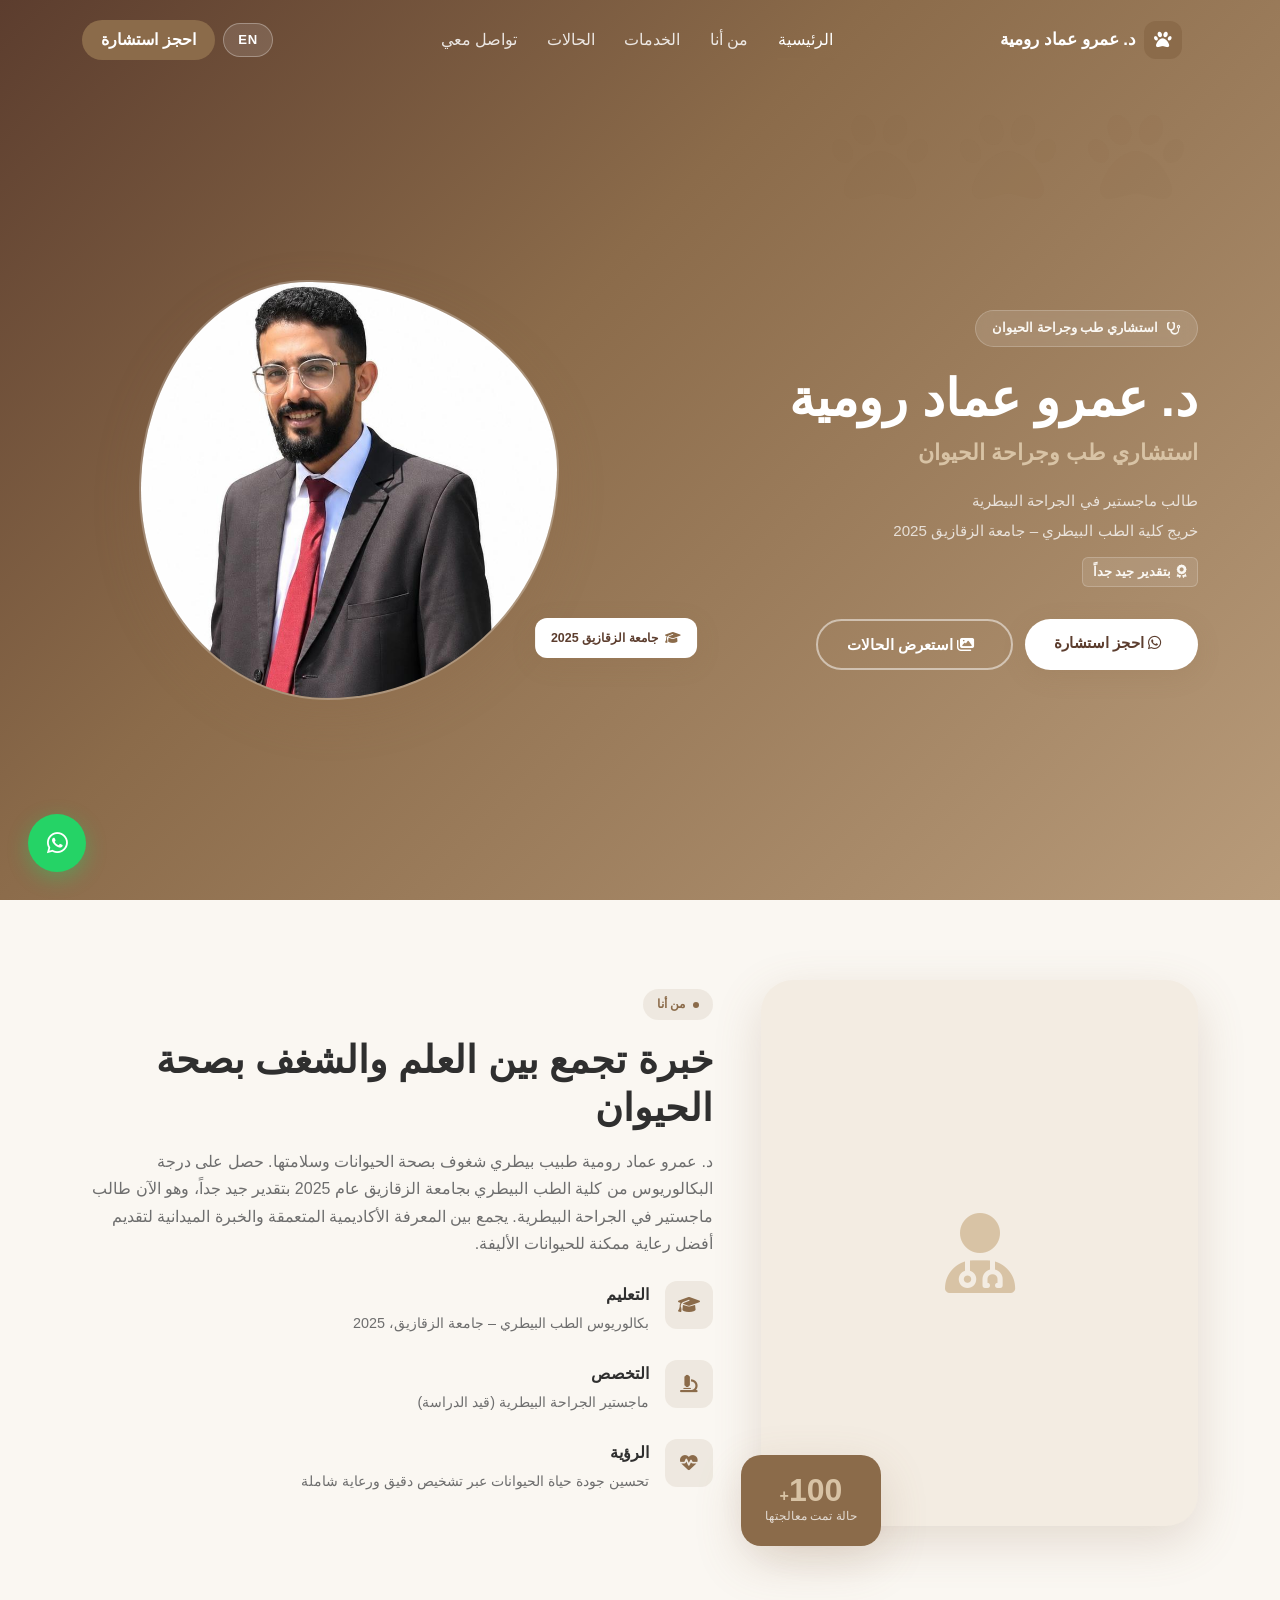
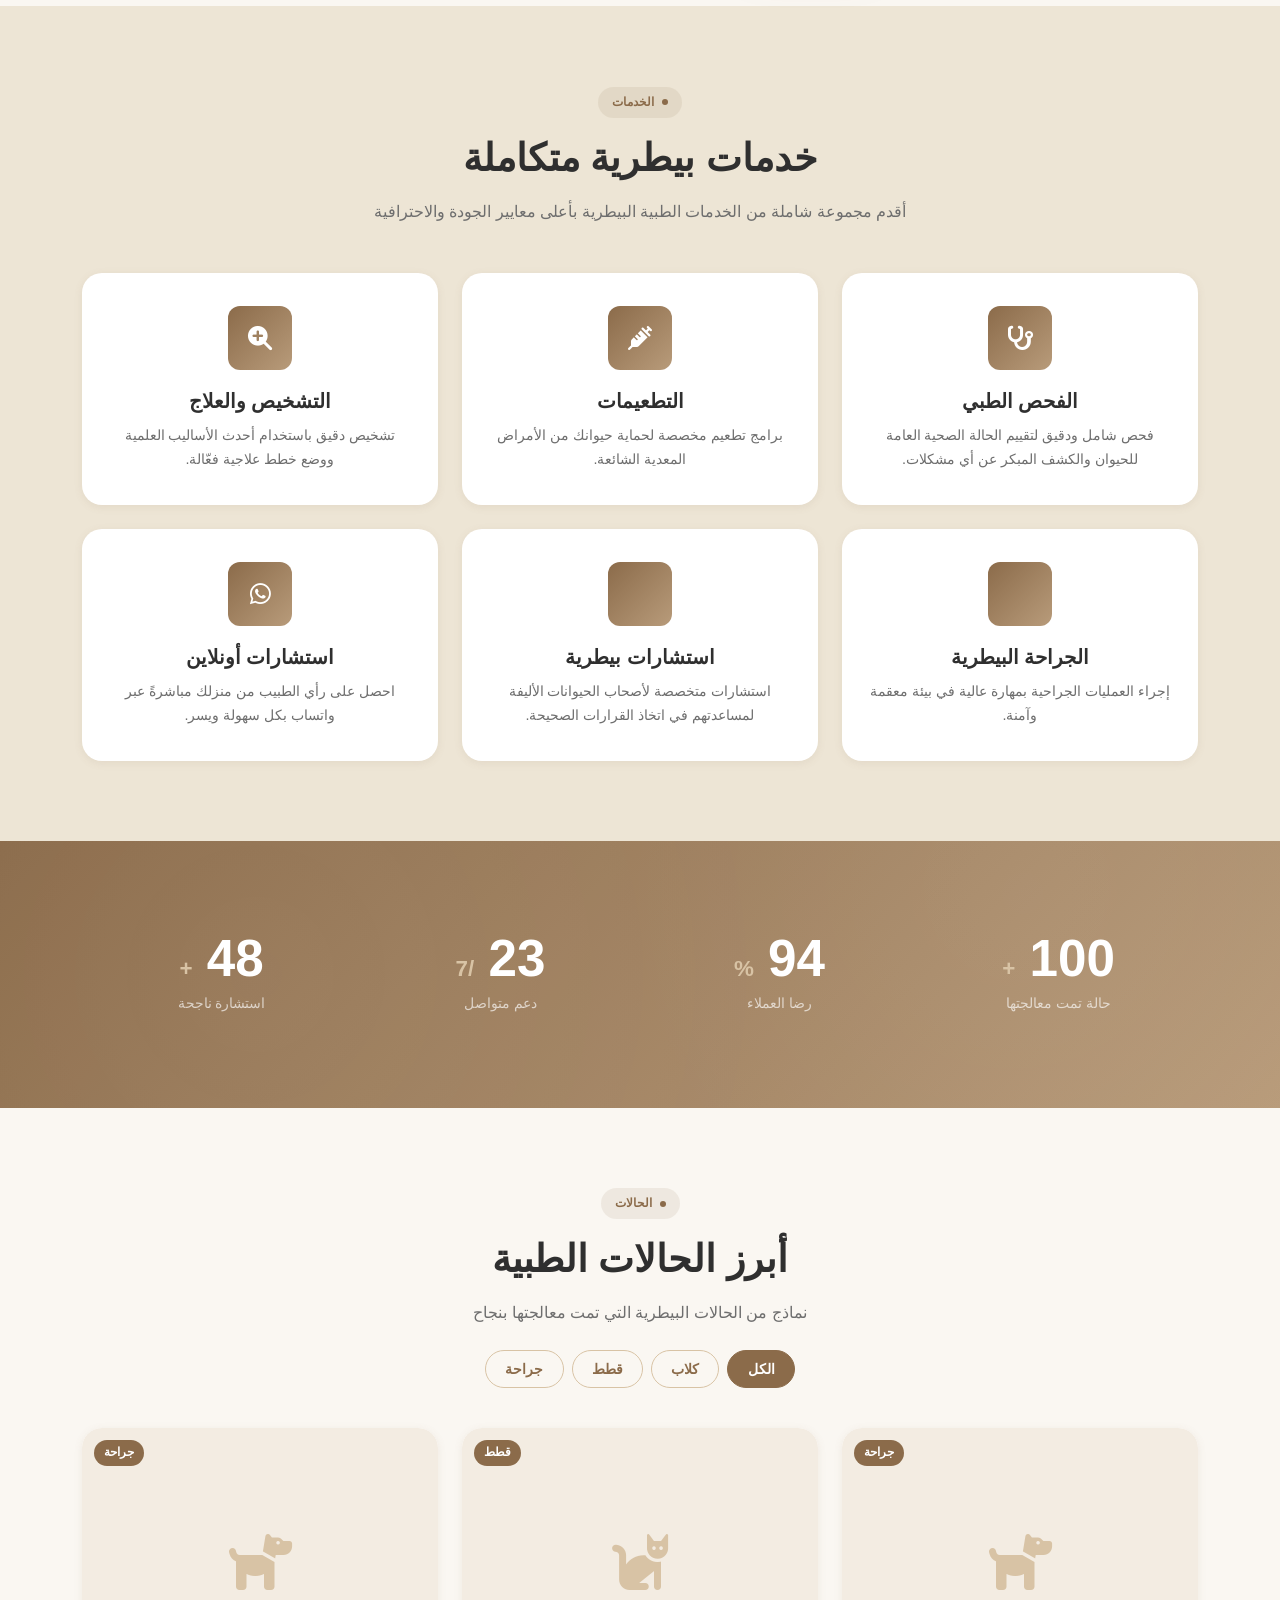
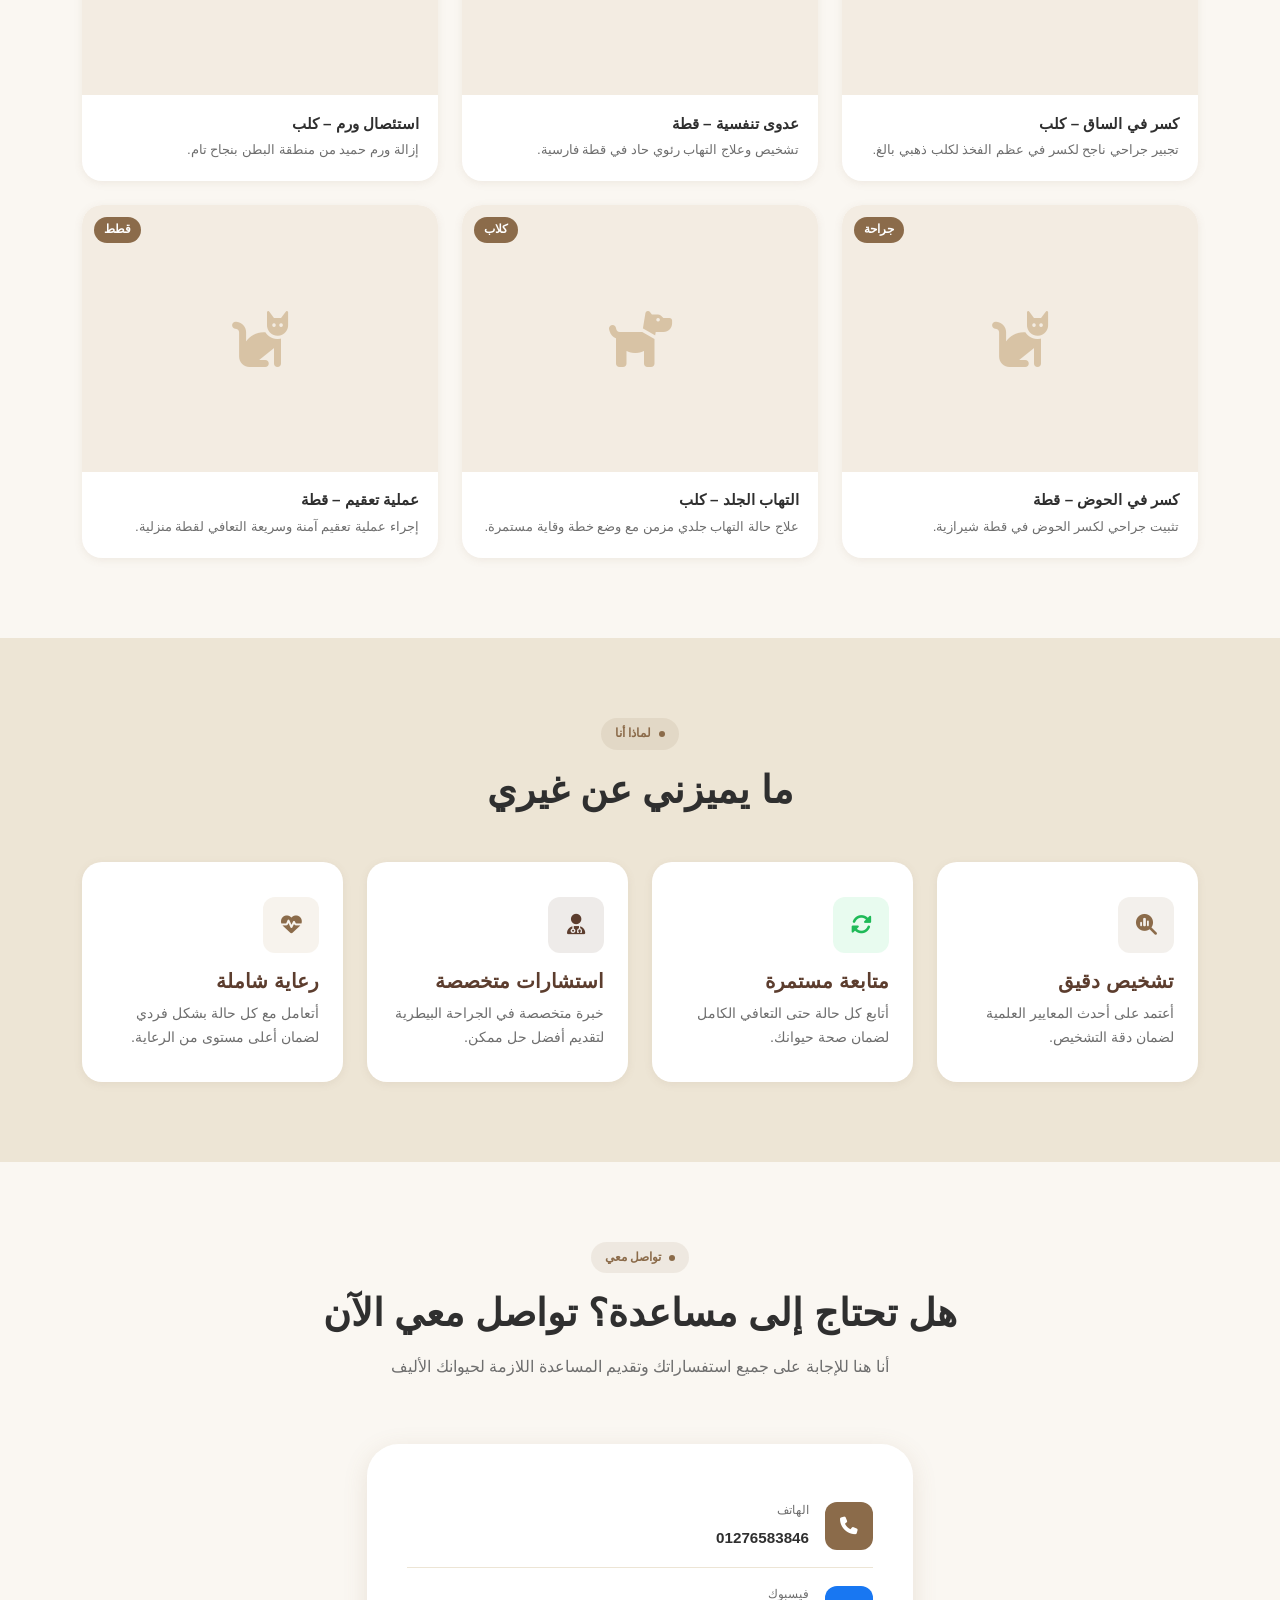
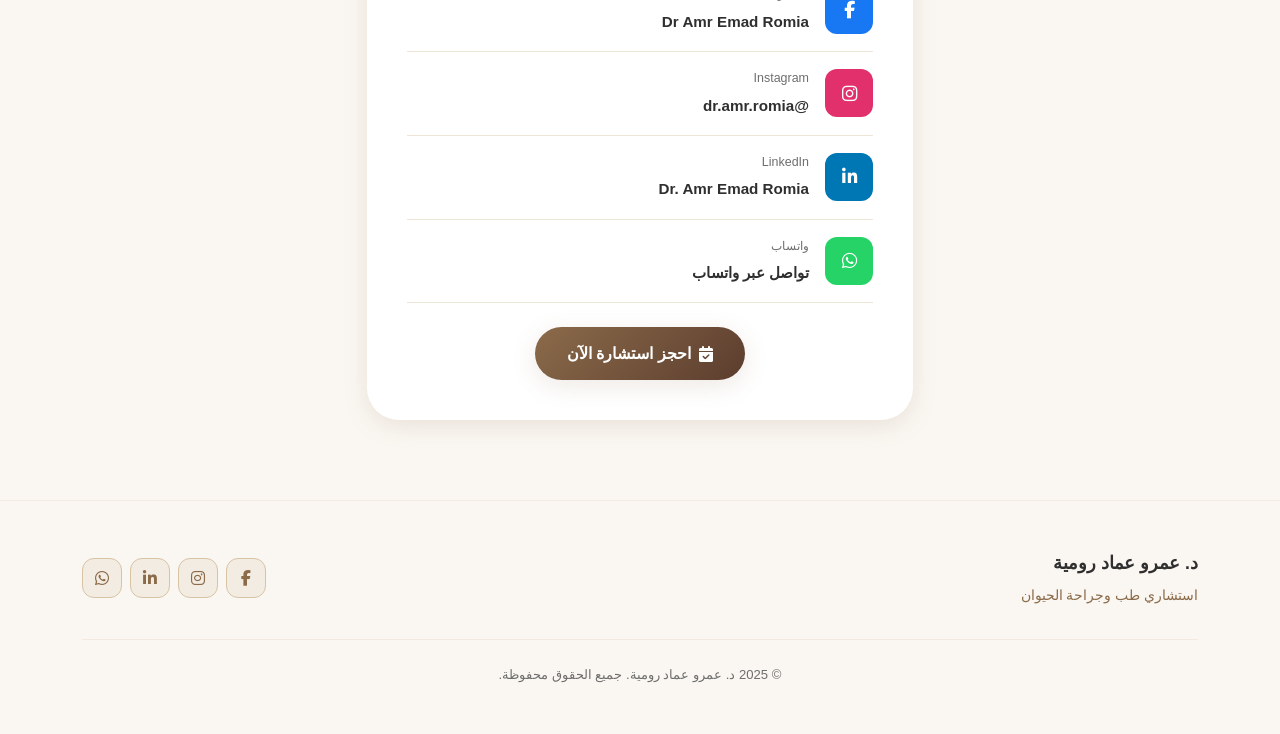
==== index.html @ ee4744fe "first commit" ====
<!DOCTYPE html>
<html lang="ar" dir="rtl">
<head>
  <meta charset="UTF-8" />
  <meta name="viewport" content="width=device-width, initial-scale=1.0" />
  <meta name="description" content="د. عمرو عماد رومية – استشاري طب وجراحة الحيوان، خريج كلية الطب البيطري جامعة الزقازيق 2025" />
  <meta name="keywords" content="طبيب بيطري, جراحة بيطرية, استشارة بيطرية, Dr Amr Romia, veterinary surgeon, Zagazig" />
  <meta property="og:title" content="د. عمرو عماد رومية – استشاري طب وجراحة الحيوان" />
  <meta property="og:type" content="website" />
  <title>د. عمرو عماد رومية | Dr. Amr Emad Romia – Veterinary Surgeon</title>

  <!-- Bootstrap 5 -->
  <link rel="stylesheet" href="https://cdn.jsdelivr.net/npm/bootstrap@5.3.3/dist/css/bootstrap.min.css" />
  <!-- Font Awesome 6 -->
  <link rel="stylesheet" href="https://cdnjs.cloudflare.com/ajax/libs/font-awesome/6.5.2/css/all.min.css" />
  <!-- AOS -->
  <link rel="stylesheet" href="https://unpkg.com/aos@2.3.4/dist/aos.css" />
  <!-- Custom -->
  <link rel="stylesheet" href="css/style.css" />
</head>
<body>

<!-- ════════════════════════════════════
     PAGE LOADER
════════════════════════════════════ -->
<div id="pageLoader" aria-hidden="true">
  <div class="loader-paw"><i class="fa-solid fa-paw"></i></div>
</div>

<!-- ════════════════════════════════════
     NAVBAR
════════════════════════════════════ -->
<nav id="mainNavbar" class="navbar navbar-expand-lg fixed-top">
  <div class="container">

    <!-- Brand -->
    <a class="navbar-brand" href="#hero">
      <div class="brand-icon"><i class="fa-solid fa-paw"></i></div>
      <span data-i18n="hero_name">د. عمرو عماد رومية</span>
    </a>

    <!-- Mobile toggler -->
    <button class="navbar-toggler" type="button" data-bs-toggle="collapse" data-bs-target="#navMenu"
            aria-controls="navMenu" aria-expanded="false" aria-label="Toggle navigation">
      <span class="navbar-toggler-icon"></span>
    </button>

    <!-- Links -->
    <div class="collapse navbar-collapse" id="navMenu">
      <ul class="navbar-nav mx-auto gap-1">
        <li class="nav-item"><a class="nav-link" href="#hero"     data-i18n="nav_home">الرئيسية</a></li>
        <li class="nav-item"><a class="nav-link" href="#about"    data-i18n="nav_about">من أنا</a></li>
        <li class="nav-item"><a class="nav-link" href="#services" data-i18n="nav_services">الخدمات</a></li>
        <li class="nav-item"><a class="nav-link" href="#cases"    data-i18n="nav_cases">الحالات</a></li>
        <li class="nav-item"><a class="nav-link" href="#contact"  data-i18n="nav_contact">تواصل معي</a></li>
      </ul>

      <div class="d-flex align-items-center gap-2 mt-3 mt-lg-0">
        <button class="lang-toggle nav-link" aria-label="Switch language" data-i18n="lang_btn">EN</button>
        <a href="consultation.html" class="btn-nav-consult nav-link" data-i18n="nav_consultation_btn">احجز استشارة</a>
      </div>
    </div>

  </div>
</nav>

<!-- ════════════════════════════════════
     HERO
════════════════════════════════════ -->
<section id="hero">
  <div class="container">
    <div class="row align-items-center g-5">

      <!-- Text -->
      <div class="col-lg-6 hero-content" data-aos="fade-up">
        <div class="hero-badge">
          <i class="fa-solid fa-stethoscope"></i>
          <span data-i18n="hero_title">استشاري طب وجراحة الحيوان</span>
        </div>

        <h1 class="hero-name" data-i18n="hero_name">د. عمرو عماد رومية</h1>
        <p class="hero-title-text" data-i18n="hero_title">استشاري طب وجراحة الحيوان</p>
        <p class="hero-sub" data-i18n="hero_sub1">طالب ماجستير في الجراحة البيطرية</p>
        <p class="hero-sub" data-i18n="hero_sub2">خريج كلية الطب البيطري – جامعة الزقازيق 2025</p>
        <div class="hero-grade mt-2">
          <i class="fa-solid fa-award"></i>
          <span data-i18n="hero_grade">بتقدير جيد جداً</span>
        </div>

        <div class="hero-btns">
          <a href="consultation.html" class="btn-hero-primary">
            <i class="fa-brands fa-whatsapp me-2"></i>
            <span data-i18n="hero_btn_book">احجز استشارة</span>
          </a>
          <a href="#cases" class="btn-hero-outline">
            <i class="fa-solid fa-images me-2"></i>
            <span data-i18n="hero_btn_cases">استعرض الحالات</span>
          </a>
        </div>
      </div>

      <!-- Image -->
      <div class="col-lg-6" data-aos="zoom-in" data-aos-delay="200">
        <div class="hero-image-wrap">
          <div class="hero-image-frame">
            <!-- <div class="hero-image-placeholder">
              <i class="fa-solid fa-user-doctor"></i>
              <span>صورة الدكتور<br>Doctor Photo</span>
            </div> -->
            <img src="imgs/WhatsApp Image 2026-06-10 at 10.37.45 PM.jpeg" alt="Dr. Amr Emad Romia" class="hero-image" />
          </div>
          <div class="hero-floating-badge">
            <i class="fa-solid fa-graduation-cap"></i>
            <span>جامعة الزقازيق 2025</span>
          </div>
        </div>
      </div>

    </div>
  </div>
</section>

<!-- ════════════════════════════════════
     ABOUT
════════════════════════════════════ -->
<section id="about" class="section-pad bg-cream">
  <div class="container">
    <div class="row align-items-center g-5">

      <!-- Image col -->
      <div class="col-lg-5" data-aos="fade-right">
        <div class="about-image-wrap">
          <div class="about-image-box">
            <i class="fa-solid fa-user-doctor"></i>
          </div>
          <div class="about-accent-card">
            <div class="num">100<span class="text-brown-pale" style="font-size:1rem">+</span></div>
            <div class="label" data-i18n="stat1_label">حالة تمت معالجتها</div>
          </div>
        </div>
      </div>

      <!-- Text col -->
      <div class="col-lg-7" data-aos="fade-left">
        <span class="section-eyebrow" data-i18n="section_about_eyebrow">من أنا</span>
        <h2 class="section-title" data-i18n="about_title">خبرة تجمع بين العلم والشغف بصحة الحيوان</h2>
        <p class="mb-4 text-muted-custom" data-i18n="about_body"></p>

        <div class="about-feature">
          <div class="about-feature-icon"><i class="fa-solid fa-graduation-cap"></i></div>
          <div>
            <div class="about-feature-title" data-i18n="about_item1_title">التعليم</div>
            <div class="about-feature-body" data-i18n="about_item1_body">بكالوريوس الطب البيطري – جامعة الزقازيق، 2025</div>
          </div>
        </div>

        <div class="about-feature">
          <div class="about-feature-icon"><i class="fa-solid fa-microscope"></i></div>
          <div>
            <div class="about-feature-title" data-i18n="about_item2_title">التخصص</div>
            <div class="about-feature-body" data-i18n="about_item2_body">ماجستير الجراحة البيطرية (قيد الدراسة)</div>
          </div>
        </div>

        <div class="about-feature">
          <div class="about-feature-icon"><i class="fa-solid fa-heart-pulse"></i></div>
          <div>
            <div class="about-feature-title" data-i18n="about_item3_title">الرؤية</div>
            <div class="about-feature-body" data-i18n="about_item3_body">تحسين جودة حياة الحيوانات عبر تشخيص دقيق ورعاية شاملة</div>
          </div>
        </div>
      </div>

    </div>
  </div>
</section>

<!-- ════════════════════════════════════
     SERVICES
════════════════════════════════════ -->
<section id="services" class="section-pad bg-cream-dark">
  <div class="container">
    <div class="text-center mb-5" data-aos="fade-up">
      <span class="section-eyebrow" data-i18n="section_services_eyebrow">الخدمات</span>
      <h2 class="section-title" data-i18n="services_title">خدمات بيطرية متكاملة</h2>
      <p class="section-subtitle mx-auto" data-i18n="services_subtitle"></p>
    </div>

    <div class="row g-4">

      <div class="col-md-6 col-lg-4" data-aos="fade-up" data-aos-delay="0">
        <div class="service-card">
          <div class="service-icon"><i class="fa-solid fa-stethoscope"></i></div>
          <h5 data-i18n="srv1_title">الفحص الطبي</h5>
          <p data-i18n="srv1_desc"></p>
        </div>
      </div>

      <div class="col-md-6 col-lg-4" data-aos="fade-up" data-aos-delay="80">
        <div class="service-card">
          <div class="service-icon"><i class="fa-solid fa-syringe"></i></div>
          <h5 data-i18n="srv2_title">التطعيمات</h5>
          <p data-i18n="srv2_desc"></p>
        </div>
      </div>

      <div class="col-md-6 col-lg-4" data-aos="fade-up" data-aos-delay="160">
        <div class="service-card">
          <div class="service-icon"><i class="fa-solid fa-magnifying-glass-plus"></i></div>
          <h5 data-i18n="srv3_title">التشخيص والعلاج</h5>
          <p data-i18n="srv3_desc"></p>
        </div>
      </div>

      <div class="col-md-6 col-lg-4" data-aos="fade-up" data-aos-delay="0">
        <div class="service-card">
          <div class="service-icon"><i class="fa-solid fa-scalpel"></i></div>
          <h5 data-i18n="srv4_title">الجراحة البيطرية</h5>
          <p data-i18n="srv4_desc"></p>
        </div>
      </div>

      <div class="col-md-6 col-lg-4" data-aos="fade-up" data-aos-delay="80">
        <div class="service-card">
          <div class="service-icon"><i class="fa-solid fa-comments-medical"></i></div>
          <h5 data-i18n="srv5_title">استشارات بيطرية</h5>
          <p data-i18n="srv5_desc"></p>
        </div>
      </div>

      <div class="col-md-6 col-lg-4" data-aos="fade-up" data-aos-delay="160">
        <div class="service-card">
          <div class="service-icon"><i class="fa-brands fa-whatsapp"></i></div>
          <h5 data-i18n="srv6_title">استشارات أونلاين</h5>
          <p data-i18n="srv6_desc"></p>
        </div>
      </div>

    </div>
  </div>
</section>

<!-- ════════════════════════════════════
     STATISTICS
════════════════════════════════════ -->
<section class="stats-section section-pad-sm">
  <div class="container">
    <div class="row justify-content-center g-0">

      <div class="col-6 col-md-3" data-aos="zoom-in" data-aos-delay="0">
        <div class="stat-card">
          <div class="stat-number">
            <span class="counter-number" data-target="100">0</span>
            <span class="stat-suffix">+</span>
          </div>
          <div class="stat-label" data-i18n="stat1_label">حالة تمت معالجتها</div>
        </div>
      </div>

      <div class="col-6 col-md-3" data-aos="zoom-in" data-aos-delay="100">
        <div class="stat-card">
          <div class="stat-number">
            <span class="counter-number" data-target="95">0</span>
            <span class="stat-suffix" data-i18n="stat2_suffix">%</span>
          </div>
          <div class="stat-label" data-i18n="stat2_label">رضا العملاء</div>
        </div>
      </div>

      <div class="col-6 col-md-3" data-aos="zoom-in" data-aos-delay="200">
        <div class="stat-card">
          <div class="stat-number">
            <span class="counter-number" data-target="24">0</span>
            <span class="stat-suffix" data-i18n="stat3_suffix">/7</span>
          </div>
          <div class="stat-label" data-i18n="stat3_label">دعم متواصل</div>
        </div>
      </div>

      <div class="col-6 col-md-3" data-aos="zoom-in" data-aos-delay="300">
        <div class="stat-card">
          <div class="stat-number">
            <span class="counter-number" data-target="50">0</span>
            <span class="stat-suffix">+</span>
          </div>
          <div class="stat-label" data-i18n="stat4_label">استشارة ناجحة</div>
        </div>
      </div>

    </div>
  </div>
</section>

<!-- ════════════════════════════════════
     CASES
════════════════════════════════════ -->
<section id="cases" class="section-pad bg-cream">
  <div class="container">
    <div class="text-center mb-4" data-aos="fade-up">
      <span class="section-eyebrow" data-i18n="section_cases_eyebrow">الحالات</span>
      <h2 class="section-title" data-i18n="cases_title">أبرز الحالات الطبية</h2>
      <p class="section-subtitle mx-auto" data-i18n="cases_subtitle"></p>
    </div>

    <!-- Filter buttons -->
    <div class="filter-bar" data-aos="fade-up">
      <button class="filter-btn active" data-filter="all"    data-i18n="filter_all">الكل</button>
      <button class="filter-btn"        data-filter="dogs"   data-i18n="filter_dogs">كلاب</button>
      <button class="filter-btn"        data-filter="cats"   data-i18n="filter_cats">قطط</button>
      <button class="filter-btn"        data-filter="surgery" data-i18n="filter_surgery">جراحة</button>
    </div>

    <div class="row g-4">

      <!-- Case 1 -->
      <div class="col-md-6 col-lg-4" data-aos="fade-up" data-aos-delay="0">
        <div class="case-card" data-category="surgery">
          <div class="case-image">
            <i class="fa-solid fa-dog"></i>
            <span class="case-category-badge" data-i18n="filter_surgery">جراحة</span>
          </div>
          <div class="case-body">
            <h5 data-i18n="case1_title">كسر في الساق – كلب</h5>
            <p data-i18n="case1_desc"></p>
          </div>
        </div>
      </div>

      <!-- Case 2 -->
      <div class="col-md-6 col-lg-4" data-aos="fade-up" data-aos-delay="80">
        <div class="case-card" data-category="cats">
          <div class="case-image">
            <i class="fa-solid fa-cat"></i>
            <span class="case-category-badge" data-i18n="filter_cats">قطط</span>
          </div>
          <div class="case-body">
            <h5 data-i18n="case2_title">عدوى تنفسية – قطة</h5>
            <p data-i18n="case2_desc"></p>
          </div>
        </div>
      </div>

      <!-- Case 3 -->
      <div class="col-md-6 col-lg-4" data-aos="fade-up" data-aos-delay="160">
        <div class="case-card" data-category="surgery">
          <div class="case-image">
            <i class="fa-solid fa-dog"></i>
            <span class="case-category-badge" data-i18n="filter_surgery">جراحة</span>
          </div>
          <div class="case-body">
            <h5 data-i18n="case3_title">استئصال ورم – كلب</h5>
            <p data-i18n="case3_desc"></p>
          </div>
        </div>
      </div>

      <!-- Case 4 -->
      <div class="col-md-6 col-lg-4" data-aos="fade-up" data-aos-delay="0">
        <div class="case-card" data-category="surgery">
          <div class="case-image">
            <i class="fa-solid fa-cat"></i>
            <span class="case-category-badge" data-i18n="filter_surgery">جراحة</span>
          </div>
          <div class="case-body">
            <h5 data-i18n="case4_title">كسر في الحوض – قطة</h5>
            <p data-i18n="case4_desc"></p>
          </div>
        </div>
      </div>

      <!-- Case 5 -->
      <div class="col-md-6 col-lg-4" data-aos="fade-up" data-aos-delay="80">
        <div class="case-card" data-category="dogs">
          <div class="case-image">
            <i class="fa-solid fa-dog"></i>
            <span class="case-category-badge" data-i18n="filter_dogs">كلاب</span>
          </div>
          <div class="case-body">
            <h5 data-i18n="case5_title">التهاب الجلد – كلب</h5>
            <p data-i18n="case5_desc"></p>
          </div>
        </div>
      </div>

      <!-- Case 6 -->
      <div class="col-md-6 col-lg-4" data-aos="fade-up" data-aos-delay="160">
        <div class="case-card" data-category="cats">
          <div class="case-image">
            <i class="fa-solid fa-cat"></i>
            <span class="case-category-badge" data-i18n="filter_cats">قطط</span>
          </div>
          <div class="case-body">
            <h5 data-i18n="case6_title">عملية تعقيم – قطة</h5>
            <p data-i18n="case6_desc"></p>
          </div>
        </div>
      </div>

    </div>
  </div>
</section>

<!-- ════════════════════════════════════
     WHY CHOOSE ME
════════════════════════════════════ -->
<section id="why" class="section-pad bg-cream-dark">
  <div class="container">
    <div class="text-center mb-5" data-aos="fade-up">
      <span class="section-eyebrow" data-i18n="section_why_eyebrow">لماذا أنا</span>
      <h2 class="section-title" data-i18n="why_title">ما يميزني عن غيري</h2>
    </div>

    <div class="row g-4">

      <div class="col-md-6 col-lg-3" data-aos="fade-up" data-aos-delay="0">
        <div class="why-card">
          <div class="why-icon" style="background:rgba(139,107,74,.1);color:var(--brown-primary)">
            <i class="fa-solid fa-magnifying-glass-chart"></i>
          </div>
          <h5 data-i18n="why1_title">تشخيص دقيق</h5>
          <p data-i18n="why1_desc"></p>
        </div>
      </div>

      <div class="col-md-6 col-lg-3" data-aos="fade-up" data-aos-delay="80">
        <div class="why-card">
          <div class="why-icon" style="background:rgba(37,211,102,.1);color:#1fba58">
            <i class="fa-solid fa-rotate"></i>
          </div>
          <h5 data-i18n="why2_title">متابعة مستمرة</h5>
          <p data-i18n="why2_desc"></p>
        </div>
      </div>

      <div class="col-md-6 col-lg-3" data-aos="fade-up" data-aos-delay="160">
        <div class="why-card">
          <div class="why-icon" style="background:rgba(92,61,46,.1);color:var(--brown-dark)">
            <i class="fa-solid fa-user-doctor"></i>
          </div>
          <h5 data-i18n="why3_title">استشارات متخصصة</h5>
          <p data-i18n="why3_desc"></p>
        </div>
      </div>

      <div class="col-md-6 col-lg-3" data-aos="fade-up" data-aos-delay="240">
        <div class="why-card">
          <div class="why-icon" style="background:rgba(216,195,165,.2);color:var(--brown-primary)">
            <i class="fa-solid fa-heart-pulse"></i>
          </div>
          <h5 data-i18n="why4_title">رعاية شاملة</h5>
          <p data-i18n="why4_desc"></p>
        </div>
      </div>

    </div>
  </div>
</section>

<!-- ════════════════════════════════════
     CONTACT
════════════════════════════════════ -->
<section id="contact" class="section-pad bg-cream">
  <div class="container">
    <div class="row justify-content-center">
      <div class="col-lg-8 text-center mb-5" data-aos="fade-up">
        <span class="section-eyebrow" data-i18n="section_contact_eyebrow">تواصل معي</span>
        <h2 class="section-title" data-i18n="contact_title">هل تحتاج إلى مساعدة؟ تواصل معي الآن</h2>
        <p class="section-subtitle mx-auto" data-i18n="contact_subtitle"></p>
      </div>
    </div>

    <div class="row justify-content-center">
      <div class="col-lg-6" data-aos="fade-up" data-aos-delay="100">
        <div class="contact-card">

          <div class="contact-item">
            <div class="contact-item-icon" style="background:var(--primary)">
              <i class="fa-solid fa-phone"></i>
            </div>
            <div>
              <div class="contact-item-label" data-i18n="contact_phone_label">الهاتف</div>
              <a href="tel:01276583846" class="contact-item-value" data-i18n="contact_phone">01276583846</a>
            </div>
          </div>

          <div class="contact-item">
            <div class="contact-item-icon" style="background:#1877f2">
              <i class="fa-brands fa-facebook-f"></i>
            </div>
            <div>
              <div class="contact-item-label" data-i18n="contact_facebook_label">فيسبوك</div>
              <a href="https://www.facebook.com/dr.amr.emad.romia" target="_blank" rel="noopener" class="contact-item-value" data-i18n="contact_facebook">Dr Amr Emad Romia</a>
            </div>
          </div>

          <div class="contact-item">
            <div class="contact-item-icon" style="background:#e1306c">
              <i class="fa-brands fa-instagram"></i>
            </div>
            <div>
              <div class="contact-item-label">Instagram</div>
              <a href="https://www.instagram.com" target="_blank" rel="noopener" class="contact-item-value">@dr.amr.romia</a>
            </div>
          </div>

          <div class="contact-item">
            <div class="contact-item-icon" style="background:#0077b5">
              <i class="fa-brands fa-linkedin-in"></i>
            </div>
            <div>
              <div class="contact-item-label">LinkedIn</div>
              <a href="https://www.linkedin.com" target="_blank" rel="noopener" class="contact-item-value">Dr. Amr Emad Romia</a>
            </div>
          </div>

          <div class="contact-item">
            <div class="contact-item-icon" style="background:#25d366">
              <i class="fa-brands fa-whatsapp"></i>
            </div>
            <div>
              <div class="contact-item-label" data-i18n="contact_whatsapp_label">واتساب</div>
              <a href="https://wa.me/201276583846?text=السلام عليكم دكتور عمرو، أحتاج استشارة بيطرية."
                 target="_blank" rel="noopener" class="contact-item-value" data-i18n="contact_whatsapp">تواصل عبر واتساب</a>
            </div>
          </div>

          <div class="text-center mt-4">
            <a href="consultation.html" class="btn-cta">
              <i class="fa-solid fa-calendar-check"></i>
              <span data-i18n="contact_cta">احجز استشارة الآن</span>
            </a>
          </div>

        </div>
      </div>
    </div>
  </div>
</section>

<!-- ════════════════════════════════════
     FOOTER
════════════════════════════════════ -->
<footer>
  <div class="container">
    <div class="row align-items-center">
      <div class="col-md-6 mb-4 mb-md-0">
        <div class="footer-brand" data-i18n="hero_name">د. عمرو عماد رومية</div>
        <div class="footer-tagline" data-i18n="footer_tagline">استشاري طب وجراحة الحيوان</div>
      </div>
      <div class="col-md-6 d-flex justify-content-md-end justify-content-center">
        <div class="footer-social d-flex gap-2">
          <a href="https://www.facebook.com/dr.amr.emad.romia" target="_blank" rel="noopener" aria-label="Facebook">
            <i class="fa-brands fa-facebook-f"></i>
          </a>
          <a href="https://www.instagram.com" target="_blank" rel="noopener" aria-label="Instagram">
            <i class="fa-brands fa-instagram"></i>
          </a>
          <a href="https://www.linkedin.com" target="_blank" rel="noopener" aria-label="LinkedIn">
            <i class="fa-brands fa-linkedin-in"></i>
          </a>
          <a href="https://wa.me/201276583846" target="_blank" rel="noopener" aria-label="WhatsApp">
            <i class="fa-brands fa-whatsapp"></i>
          </a>
        </div>
      </div>
    </div>
    <hr class="footer-divider" />
    <p class="footer-copy text-center" data-i18n="footer_copy">© 2025 د. عمرو عماد رومية. جميع الحقوق محفوظة.</p>
  </div>
</footer>

<!-- ════════════════════════════════════
     WHATSAPP FLOAT
════════════════════════════════════ -->
<a id="whatsappFloat"
   href="https://wa.me/201276583846?text=السلام عليكم دكتور عمرو، أحتاج استشارة بيطرية."
   target="_blank" rel="noopener"
   aria-label="Chat on WhatsApp">
  <i class="fa-brands fa-whatsapp"></i>
</a>

<!-- Scripts -->
<script src="https://cdn.jsdelivr.net/npm/bootstrap@5.3.3/dist/js/bootstrap.bundle.min.js"></script>
<script src="https://unpkg.com/aos@2.3.4/dist/aos.js"></script>
<script src="js/translations.js"></script>
<script src="js/main.js"></script>
</body>
</html>
---- css/style.css ----
/* ═══════════════════════════════════════════════════════════
   style.css  –  Dr. Amr Emad Romia Veterinary Portfolio
   Design tokens, components, layout, RTL, animations.
═══════════════════════════════════════════════════════════ */

/* ─── 0. DESIGN TOKENS ────────────────────────────────────── */
:root {
  --brown-primary: #8B6B4A;
  --brown-dark:    #5C3D2E;
  --brown-light:   #B89B7A;
  --brown-pale:    #D8C3A5;
  --primary:       #8B6B4A;
  --primary-light: #B89B7A;
  --primary-soft:  #D8C3A5;
  --cream:         #FAF7F2;
  --beige:         #F3ECE2;
  --cream-dark:    #ede5d5;
  --white:         #FFFFFF;
  --text-dark:     #2F2F2F;
  --text-mid:      var(--text-muted);
  --text-muted:    #6E6E6E;

  --radius-sm:  6px;
  --radius-md:  12px;
  --radius-lg:  20px;
  --radius-xl:  32px;

  --shadow-sm: 0 2px 8px rgba(139,107,74,.10);
  --shadow-md: 0 6px 24px rgba(139,107,74,.15);
  --shadow-lg: 0 16px 48px rgba(139,107,74,.20);

  --transition: 0.35s ease;
  --font-ar: 'Cairo', 'Tajawal', sans-serif;
  --font-en: 'Inter', 'Poppins', sans-serif;
}

/* ─── 1. RESET & BASE ─────────────────────────────────────── */
*, *::before, *::after { box-sizing: border-box; margin: 0; padding: 0; }

html { scroll-behavior: smooth; font-size: 16px; }

body {
  background-color: var(--cream);
  color: var(--text-dark);
  font-family: var(--font-ar);
  line-height: 1.7;
  overflow-x: hidden;
}

[lang="en"] body { font-family: var(--font-en); }

/* Google Fonts import */
@import url('https://fonts.googleapis.com/css2?family=Cairo:wght@300;400;500;600;700;800;900&family=Tajawal:wght@300;400;500;700&family=Inter:wght@300;400;500;600;700&family=Poppins:wght@300;400;500;600;700&display=swap');

img { max-width: 100%; display: block; }
a  { text-decoration: none; color: inherit; transition: color var(--transition); }
ul { list-style: none; }

/* ─── 2. TYPOGRAPHY ───────────────────────────────────────── */
.section-eyebrow {
  display: inline-flex;
  align-items: center;
  gap: 8px;
  font-size: .78rem;
  font-weight: 700;
  letter-spacing: .12em;
  text-transform: uppercase;
  color: var(--primary);
  background: rgba(139,107,74,.10);
  padding: 5px 14px;
  border-radius: 50px;
  margin-bottom: 1rem;
}

.section-eyebrow::before {
  content: '';
  display: inline-block;
  width: 6px;
  height: 6px;
  background: var(--primary);
  border-radius: 50%;
}

.section-title {
  font-size: clamp(1.6rem, 3.5vw, 2.4rem);
  font-weight: 800;
  color: var(--text-dark);
  line-height: 1.25;
  margin-bottom: 1rem;
}

.section-subtitle {
  color: var(--text-muted);
  font-size: 1rem;
  max-width: 560px;
}

/* ─── 3. PAGE LOADER ──────────────────────────────────────── */
#pageLoader {
  position: fixed;
  inset: 0;
  background: var(--primary);
  display: flex;
  align-items: center;
  justify-content: center;
  z-index: 9999;
  transition: opacity .5s ease, visibility .5s ease;
}

#pageLoader.fade-out { opacity: 0; visibility: hidden; }

.loader-paw {
  font-size: 3rem;
  color: var(--cream);
  animation: paw-pulse 0.9s ease-in-out infinite alternate;
}

@keyframes paw-pulse {
  from { transform: scale(1); opacity: .6; }
  to   { transform: scale(1.2); opacity: 1; }
}

/* ─── 4. NAVBAR ───────────────────────────────────────────── */
#mainNavbar {
  background: transparent;
  padding: 1rem 0;
  transition: background var(--transition), box-shadow var(--transition), padding var(--transition);
}

#mainNavbar.scrolled {
  background: var(--white) !important;
  box-shadow: var(--shadow-md);
  padding: .55rem 0;
}

#mainNavbar.scrolled .navbar-brand {
  color: var(--text-dark) !important;
}

#mainNavbar.scrolled .navbar-nav .nav-link {
  color: var(--text-dark) !important;
}

#mainNavbar.scrolled .navbar-nav .nav-link:hover,
#mainNavbar.scrolled .navbar-nav .nav-link.active {
  color: var(--primary) !important;
}

#mainNavbar.scrolled .lang-toggle {
  border-color: var(--primary);
  color: var(--primary) !important;
  background: transparent;
}

#mainNavbar.scrolled .lang-toggle:hover {
  background: rgba(139,107,74,.08);
}

#mainNavbar.scrolled .navbar-toggler {
  color: var(--text-dark);
}

#mainNavbar.scrolled .navbar-toggler-icon {
  filter: invert(0);
}

.navbar-brand {
  display: flex;
  align-items: center;
  gap: .5rem;
  font-size: 1.05rem;
  font-weight: 800;
  color: var(--white) !important;
  transition: color var(--transition);
}

.navbar-brand .brand-icon {
  width: 38px;
  height: 38px;
  background: var(--primary);
  border-radius: var(--radius-md);
  display: flex;
  align-items: center;
  justify-content: center;
  font-size: 1.1rem;
  color: var(--white);
  flex-shrink: 0;
}

.navbar-nav .nav-link {
  color: rgba(255,255,255,.85) !important;
  font-weight: 500;
  padding: .4rem .8rem !important;
  position: relative;
  transition: color var(--transition);
}

.navbar-nav .nav-link::after {
  content: '';
  position: absolute;
  bottom: 0;
  left: 50%;
  transform: translateX(-50%) scaleX(0);
  width: 70%;
  height: 2px;
  background: var(--primary);
  border-radius: 2px;
  transition: transform var(--transition);
}

.navbar-nav .nav-link:hover,
.navbar-nav .nav-link.active {
  color: var(--white) !important;
}

.navbar-nav .nav-link:hover::after,
.navbar-nav .nav-link.active::after {
  transform: translateX(-50%) scaleX(1);
}

.btn-nav-consult {
  background: var(--primary);
  color: var(--white) !important;
  border-radius: 50px;
  padding: .4rem 1.2rem !important;
  font-weight: 600;
  transition: background var(--transition), transform var(--transition);
}

.btn-nav-consult:hover {
  background: var(--primary-light);
  transform: translateY(-1px);
}

.lang-toggle {
  background: rgba(255,255,255,.12);
  border: 1.5px solid rgba(255,255,255,.3);
  color: var(--white) !important;
  border-radius: 50px;
  padding: .3rem .9rem !important;
  font-weight: 700;
  font-size: .82rem;
  letter-spacing: .05em;
  cursor: pointer;
  transition: background var(--transition), border-color var(--transition), color var(--transition);
}

.lang-toggle:hover { background: rgba(255,255,255,.22); }

.navbar-toggler {
  border: none;
  color: var(--white);
  padding: .25rem .5rem;
}

.navbar-toggler-icon { filter: invert(1); }

/* ─── 5. HERO ─────────────────────────────────────────────── */
#hero {
  min-height: 100vh;
  background: linear-gradient(135deg, #5C3D2E 0%, #8B6B4A 40%, #B89B7A 100%);
  position: relative;
  display: flex;
  align-items: center;
  overflow: hidden;
  padding-top: 80px;
}

/* Decorative paw prints */
#hero::before {
  content: '\f1b0\f1b0\f1b0';
  font-family: 'Font Awesome 6 Free';
  font-weight: 900;
  position: absolute;
  top: 10%;
  right: 5%;
  font-size: 6rem;
  color: rgba(139,107,74,.06);
  letter-spacing: 2rem;
  pointer-events: none;
  line-height: 1.4;
}

.hero-content { position: relative; z-index: 2; }

.hero-badge {
  display: inline-flex;
  align-items: center;
  gap: 8px;
  background: rgba(255,255,255,.12);
  backdrop-filter: blur(8px);
  border: 1px solid rgba(255,255,255,.2);
  color: var(--cream);
  border-radius: 50px;
  padding: 6px 16px;
  font-size: .82rem;
  font-weight: 600;
  margin-bottom: 1.5rem;
}

.hero-name {
  font-size: clamp(2rem, 5vw, 3.2rem);
  font-weight: 900;
  color: var(--white);
  line-height: 1.1;
  margin-bottom: .5rem;
}

.hero-title-text {
  font-size: clamp(1rem, 2.5vw, 1.35rem);
  color: var(--primary-soft);
  font-weight: 600;
  margin-bottom: 1rem;
}

.hero-sub {
  color: rgba(255,255,255,.75);
  font-size: .95rem;
  margin-bottom: .3rem;
}

.hero-grade {
  display: inline-flex;
  align-items: center;
  gap: 6px;
  background: rgba(255,255,255,.1);
  border: 1px solid rgba(255,255,255,.2);
  color: var(--cream);
  border-radius: 6px;
  padding: 3px 10px;
  font-size: .82rem;
  font-weight: 600;
  margin-top: .5rem;
}

.hero-btns { margin-top: 2rem; display: flex; flex-wrap: wrap; gap: .75rem; }

.btn-hero-primary {
  background: var(--white);
  color: var(--brown-dark) !important;
  border-radius: 50px;
  padding: .7rem 1.8rem;
  font-weight: 700;
  font-size: .95rem;
  transition: transform var(--transition), box-shadow var(--transition);
  box-shadow: var(--shadow-md);
}

.btn-hero-primary:hover {
  transform: translateY(-3px);
  box-shadow: var(--shadow-lg);
}

.btn-hero-outline {
  border: 2px solid rgba(255,255,255,.5);
  color: var(--white) !important;
  border-radius: 50px;
  padding: .65rem 1.8rem;
  font-weight: 600;
  font-size: .95rem;
  background: transparent;
  transition: background var(--transition), border-color var(--transition), transform var(--transition);
}

.btn-hero-outline:hover {
  background: rgba(255,255,255,.1);
  border-color: var(--white);
  transform: translateY(-3px);
}

/* Doctor image placeholder */
.hero-image-wrap {
  position: relative;
  display: flex;
  align-items: center;
  justify-content: center;
}

.hero-image-frame {
  width: clamp(260px, 35vw, 420px);
  height: clamp(260px, 35vw, 420px);
  border-radius: 40% 60% 55% 45% / 50% 45% 55% 50%;
  background: rgba(255,255,255,.12);
  border: 2px solid rgba(255,255,255,.15);
  display: flex;
  align-items: center;
  justify-content: center;
  position: relative;
  animation: morph 8s ease-in-out infinite;
  box-shadow: var(--shadow-lg);
  overflow: hidden;
}

.hero-image-frame img {
  width: 100%;
  height: 100%;
  object-fit: cover;
}

.hero-image-placeholder {
  display: flex;
  flex-direction: column;
  align-items: center;
  justify-content: center;
  gap: .5rem;
  color: rgba(255,255,255,.5);
}

.hero-image-placeholder i { font-size: 4rem; }
.hero-image-placeholder span { font-size: .8rem; text-align: center; padding: 0 1rem; }

.hero-floating-badge {
  position: absolute;
  bottom: 10%;
  left: 0;
  transform: translateX(-50%);
  background: var(--white);
  color: var(--brown-dark);
  border-radius: var(--radius-md);
  padding: .6rem 1rem;
  font-size: .78rem;
  font-weight: 700;
  box-shadow: var(--shadow-md);
  white-space: nowrap;
  animation: float 3s ease-in-out infinite;
}

[dir="rtl"] .hero-floating-badge { left: auto; right: 0; transform: translateX(50%); }

.hero-floating-badge i { color: var(--primary); margin-inline-end: 4px; }

@keyframes morph {
  0%,100% { border-radius: 40% 60% 55% 45% / 50% 45% 55% 50%; }
  33%      { border-radius: 55% 45% 40% 60% / 45% 55% 50% 50%; }
  66%      { border-radius: 45% 55% 60% 40% / 55% 45% 45% 55%; }
}

@keyframes float {
  0%,100% { transform: translateX(-50%) translateY(0); }
  50%      { transform: translateX(-50%) translateY(-8px); }
}

[dir="rtl"] @keyframes float {
  0%,100% { transform: translateX(50%) translateY(0); }
  50%      { transform: translateX(50%) translateY(-8px); }
}

/* ─── 6. GENERIC SECTION ──────────────────────────────────── */
.section-pad { padding: 80px 0; }
.section-pad-sm { padding: 60px 0; }

.bg-cream      { background: var(--cream); }
.bg-cream-dark { background: var(--cream-dark); }
.bg-brown-dark { background: var(--brown-dark); }

/* ─── 7. ABOUT ────────────────────────────────────────────── */
.about-feature {
  display: flex;
  align-items: flex-start;
  gap: 1rem;
  margin-bottom: 1.5rem;
}

.about-feature-icon {
  width: 48px;
  height: 48px;
  background: rgba(139,107,74,.1);
  border-radius: var(--radius-md);
  display: flex;
  align-items: center;
  justify-content: center;
  color: var(--primary);
  font-size: 1.1rem;
  flex-shrink: 0;
  transition: background var(--transition), color var(--transition);
}

.about-feature:hover .about-feature-icon {
  background: var(--primary);
  color: var(--white);
}

.about-feature-title {
  font-weight: 700;
  color: var(--text-dark);
  margin-bottom: .2rem;
}

.about-feature-body {
  color: var(--text-muted);
  font-size: .9rem;
}

.about-image-wrap {
  position: relative;
}

.about-image-box {
  border-radius: var(--radius-xl);
  overflow: hidden;
  aspect-ratio: 4/5;
  background: var(--beige);
  display: flex;
  align-items: center;
  justify-content: center;
  font-size: 5rem;
  color: var(--primary-soft);
  box-shadow: var(--shadow-lg);
}

.about-image-box img { width: 100%; height: 100%; object-fit: cover; }

.about-accent-card {
  position: absolute;
  bottom: -20px;
  right: -20px;
  background: var(--primary);
  color: var(--white);
  border-radius: var(--radius-lg);
  padding: 1.2rem 1.5rem;
  box-shadow: var(--shadow-lg);
  text-align: center;
  min-width: 130px;
}

[dir="rtl"] .about-accent-card { right: auto; left: -20px; }

.about-accent-card .num {
  font-size: 2rem;
  font-weight: 900;
  color: var(--primary-soft);
  line-height: 1;
}

.about-accent-card .label {
  font-size: .78rem;
  opacity: .75;
}

/* ─── 8. SERVICES ─────────────────────────────────────────── */
.service-card {
  background: var(--white);
  border-radius: var(--radius-lg);
  padding: 2rem 1.5rem;
  text-align: center;
  box-shadow: var(--shadow-sm);
  border: 1.5px solid transparent;
  transition: transform var(--transition), box-shadow var(--transition), border-color var(--transition);
  height: 100%;
}

.service-card:hover {
  transform: translateY(-8px);
  box-shadow: var(--shadow-lg);
  border-color: var(--primary-soft);
}

.service-icon {
  width: 64px;
  height: 64px;
  background: linear-gradient(135deg, var(--primary), var(--primary-light));
  border-radius: var(--radius-md);
  display: flex;
  align-items: center;
  justify-content: center;
  color: var(--white);
  font-size: 1.5rem;
  margin: 0 auto 1.2rem;
  transition: transform var(--transition);
}

.service-card:hover .service-icon { transform: rotate(-6deg) scale(1.08); }

.service-card h5 {
  font-weight: 700;
  color: var(--text-dark);
  margin-bottom: .6rem;
}

.service-card p {
  color: var(--text-muted);
  font-size: .9rem;
  margin: 0;
}

/* ─── 9. STATISTICS ───────────────────────────────────────── */
.stats-section {
  background: linear-gradient(135deg, #8B6B4A 0%, #B89B7A 100%);
  position: relative;
  overflow: hidden;
}

.stats-section::before {
  content: '';
  position: absolute;
  inset: 0;
  background-image: radial-gradient(circle at 20% 50%, rgba(255,255,255,.04) 0%, transparent 50%),
                    radial-gradient(circle at 80% 20%, rgba(255,255,255,.04) 0%, transparent 40%);
}

.stat-card {
  text-align: center;
  padding: 2rem 1rem;
  position: relative;
  z-index: 1;
}

.stat-card::after {
  content: '';
  position: absolute;
  top: 20%;
  right: 0;
  height: 60%;
  width: 1px;
  background: rgba(255,255,255,.15);
}

.stat-card:last-child::after { display: none; }

[dir="rtl"] .stat-card::after { right: auto; left: 0; }

.stat-number {
  font-size: clamp(2.4rem, 5vw, 3.2rem);
  font-weight: 900;
  color: var(--white);
  line-height: 1;
}

.stat-suffix {
  font-size: 1.4rem;
  font-weight: 700;
  color: var(--primary-soft);
}

.stat-label {
  color: rgba(255,255,255,.65);
  font-size: .88rem;
  margin-top: .5rem;
}

/* ─── 10. CASES ──────────────────────────────────────────── */
.filter-bar { display: flex; flex-wrap: wrap; gap: .5rem; justify-content: center; margin-bottom: 2.5rem; }

.filter-btn {
  padding: .4rem 1.2rem;
  border-radius: 50px;
  border: 1.5px solid var(--primary-soft);
  background: transparent;
  color: var(--primary);
  font-weight: 600;
  font-size: .85rem;
  cursor: pointer;
  transition: background var(--transition), color var(--transition), border-color var(--transition);
}

.filter-btn.active,
.filter-btn:hover {
  background: var(--primary);
  color: var(--white);
  border-color: var(--primary);
}

.case-card {
  border-radius: var(--radius-lg);
  overflow: hidden;
  box-shadow: var(--shadow-sm);
  background: var(--white);
  transition: transform var(--transition), box-shadow var(--transition);
}

.case-card:hover {
  transform: translateY(-6px);
  box-shadow: var(--shadow-lg);
}

.case-image {
  aspect-ratio: 4/3;
  background: var(--beige);
  display: flex;
  align-items: center;
  justify-content: center;
  color: var(--primary-soft);
  font-size: 3.5rem;
  position: relative;
  overflow: hidden;
}

.case-image img { width: 100%; height: 100%; object-fit: cover; }

.case-category-badge {
  position: absolute;
  top: 12px;
  right: 12px;
  background: var(--primary);
  color: var(--white);
  border-radius: 50px;
  padding: 3px 10px;
  font-size: .72rem;
  font-weight: 700;
}

[dir="rtl"] .case-category-badge { right: auto; left: 12px; }

.case-body {
  padding: 1.2rem;
}

.case-body h5 {
  font-weight: 700;
  color: var(--text-dark);
  margin-bottom: .4rem;
  font-size: .95rem;
}

.case-body p {
  color: var(--text-muted);
  font-size: .84rem;
  margin: 0;
}

/* ─── 11. WHY CHOOSE ─────────────────────────────────────── */
.why-card {
  background: var(--white);
  border-radius: var(--radius-lg);
  padding: 2rem 1.5rem;
  box-shadow: var(--shadow-sm);
  border-top: 3px solid transparent;
  transition: transform var(--transition), box-shadow var(--transition), border-color var(--transition);
  height: 100%;
}

.why-card:hover {
  transform: translateY(-6px);
  box-shadow: var(--shadow-lg);
  border-top-color: var(--primary);
}

.why-icon {
  width: 56px;
  height: 56px;
  border-radius: var(--radius-md);
  display: flex;
  align-items: center;
  justify-content: center;
  font-size: 1.3rem;
  margin-bottom: 1rem;
}

.why-card h5 {
  font-weight: 700;
  color: var(--brown-dark);
  margin-bottom: .5rem;
}

.why-card p {
  color: var(--text-muted);
  font-size: .9rem;
  margin: 0;
}

/* ─── 12. CONTACT ────────────────────────────────────────── */
.contact-card {
  background: var(--white);
  border-radius: var(--radius-xl);
  padding: 2.5rem;
  box-shadow: var(--shadow-md);
}

.contact-item {
  display: flex;
  align-items: center;
  gap: 1rem;
  padding: 1rem 0;
  border-bottom: 1px solid var(--cream-dark);
  transition: transform var(--transition);
}

.contact-item:last-of-type { border-bottom: none; }
.contact-item:hover { transform: translateX(4px); }
[dir="rtl"] .contact-item:hover { transform: translateX(-4px); }

.contact-item-icon {
  width: 48px;
  height: 48px;
  border-radius: var(--radius-md);
  display: flex;
  align-items: center;
  justify-content: center;
  font-size: 1.1rem;
  color: var(--white);
  flex-shrink: 0;
}

.contact-item-label {
  font-size: .78rem;
  color: var(--text-muted);
  margin-bottom: .15rem;
}

.contact-item-value {
  font-weight: 700;
  color: var(--text-dark);
  font-size: .95rem;
}

.btn-cta {
  background: linear-gradient(135deg, var(--primary), var(--brown-dark));
  color: var(--white) !important;
  border-radius: 50px;
  padding: .8rem 2rem;
  font-weight: 700;
  display: inline-flex;
  align-items: center;
  gap: .5rem;
  transition: transform var(--transition), box-shadow var(--transition);
  box-shadow: var(--shadow-md);
}

.btn-cta:hover {
  transform: translateY(-3px);
  box-shadow: var(--shadow-lg);
}

/* ─── 13. FOOTER ─────────────────────────────────────────── */
footer {
  background: var(--cream);
  color: var(--text-muted);
  padding: 3rem 0 2rem;
  border-top: 1px solid var(--beige);
}

.footer-brand {
  font-size: 1.1rem;
  font-weight: 800;
  color: var(--text-dark);
  margin-bottom: .3rem;
}

.footer-tagline {
  font-size: .85rem;
  color: var(--primary);
}

.footer-social a {
  width: 40px;
  height: 40px;
  border-radius: var(--radius-md);
  background: var(--beige);
  border: 1px solid var(--primary-soft);
  display: inline-flex;
  align-items: center;
  justify-content: center;
  color: var(--primary);
  transition: background var(--transition), color var(--transition), transform var(--transition);
}

.footer-social a:hover {
  background: var(--primary);
  color: var(--white);
  transform: translateY(-3px);
}

.footer-divider {
  border-color: var(--primary-soft);
  margin: 2rem 0 1.5rem;
}

.footer-copy {
  font-size: .82rem;
  color: var(--text-muted);
}

/* ─── 14. WHATSAPP FLOAT ─────────────────────────────────── */
#whatsappFloat {
  position: fixed;
  bottom: 28px;
  right: 28px;
  width: 58px;
  height: 58px;
  background: #25d366;
  color: var(--white);
  border-radius: 50%;
  display: flex;
  align-items: center;
  justify-content: center;
  font-size: 1.5rem;
  box-shadow: 0 6px 20px rgba(37,211,102,.4);
  z-index: 1000;
  transition: transform var(--transition);
  animation: wa-pulse 2.4s ease-in-out infinite;
}

[dir="rtl"] #whatsappFloat { right: auto; left: 28px; }

#whatsappFloat:hover {
  transform: scale(1.12);
  animation: none;
}

@keyframes wa-pulse {
  0%,100% { box-shadow: 0 6px 20px rgba(37,211,102,.4); }
  50%      { box-shadow: 0 6px 28px rgba(37,211,102,.7), 0 0 0 10px rgba(37,211,102,.08); }
}

/* ─── 15. CONSULTATION PAGE ──────────────────────────────── */
.consult-hero {
  min-height: 55vh;
  background: linear-gradient(135deg, #5C3D2E 0%, #8B6B4A 100%);
  display: flex;
  align-items: center;
  padding-top: 90px;
  padding-bottom: 60px;
  position: relative;
  overflow: hidden;
}

.consult-card {
  background: var(--white);
  border-radius: var(--radius-xl);
  padding: 2.5rem 2rem;
  text-align: center;
  box-shadow: var(--shadow-md);
  border: 2px solid transparent;
  transition: transform var(--transition), box-shadow var(--transition), border-color var(--transition);
  height: 100%;
  display: flex;
  flex-direction: column;
}

.consult-card:hover {
  transform: translateY(-8px);
  box-shadow: var(--shadow-lg);
  border-color: var(--primary-soft);
}

.consult-icon {
  width: 80px;
  height: 80px;
  border-radius: 50%;
  display: flex;
  align-items: center;
  justify-content: center;
  font-size: 2rem;
  color: var(--white);
  margin: 0 auto 1.5rem;
}

.consult-card h4 {
  font-weight: 800;
  color: var(--text-dark);
  margin-bottom: .75rem;
}

.consult-card p {
  color: var(--text-muted);
  font-size: .92rem;
  flex-grow: 1;
  margin-bottom: 1.5rem;
}

.btn-whatsapp {
  background: #25d366;
  color: var(--white) !important;
  border-radius: 50px;
  padding: .65rem 1.5rem;
  font-weight: 700;
  display: inline-flex;
  align-items: center;
  justify-content: center;
  gap: .5rem;
  transition: background var(--transition), transform var(--transition), box-shadow var(--transition);
  box-shadow: 0 4px 14px rgba(37,211,102,.3);
}

.btn-whatsapp:hover {
  background: #1fba58;
  transform: translateY(-2px);
  box-shadow: 0 6px 20px rgba(37,211,102,.45);
}

.consult-note {
  background: rgba(139,107,74,.08);
  border-inline-start: 3px solid var(--primary);
  border-radius: 0 var(--radius-md) var(--radius-md) 0;
  padding: .8rem 1.2rem;
  color: var(--text-mid);
  font-size: .88rem;
}

[dir="rtl"] .consult-note { border-inline-start: none; border-inline-end: 3px solid var(--primary); border-radius: var(--radius-md) 0 0 var(--radius-md); }

.btn-back {
  border: 2px solid var(--primary);
  color: var(--primary) !important;
  border-radius: 50px;
  padding: .55rem 1.5rem;
  font-weight: 600;
  display: inline-flex;
  align-items: center;
  gap: .5rem;
  transition: background var(--transition), color var(--transition), transform var(--transition);
}

.btn-back:hover {
  background: var(--primary);
  color: var(--white) !important;
  transform: translateY(-2px);
}

/* ─── 16. UTILITIES ──────────────────────────────────────── */
.text-brown        { color: var(--primary)       !important; }
.text-brown-dark   { color: #5C3D2E               !important; }
.text-brown-pale   { color: var(--primary-soft)   !important; }
.text-muted-custom { color: var(--text-muted); }

.gap-3 { gap: 1rem; }

/* ─── 17. RESPONSIVE ─────────────────────────────────────── */
@media (max-width: 991px) {
  .navbar-nav { padding: 1rem 0; gap: .25rem; }
  .hero-image-wrap { margin-top: 2rem; }
  .about-accent-card { bottom: -10px; right: -10px; }
  [dir="rtl"] .about-accent-card { left: -10px; right: auto; }
  .stat-card::after { display: none; }
}

@media (max-width: 767px) {
  .section-pad { padding: 56px 0; }
  .hero-btns { flex-direction: column; }
  .btn-hero-primary,
  .btn-hero-outline { text-align: center; justify-content: center; }
  .contact-card { padding: 1.5rem; }
  .consult-card { padding: 1.8rem 1.2rem; }
  #whatsappFloat { bottom: 18px; right: 18px; width: 52px; height: 52px; font-size: 1.3rem; }
  [dir="rtl"] #whatsappFloat { right: auto; left: 18px; }
}

/* ─── 18. RTL TWEAKS ─────────────────────────────────────── */
[dir="rtl"] .about-image-wrap .about-accent-card { right: auto; left: -20px; }
[dir="rtl"] .section-eyebrow { letter-spacing: 0; }

/* Reduced motion */
@media (prefers-reduced-motion: reduce) {
  *, *::before, *::after { animation-duration: .01ms !important; transition-duration: .01ms !important; }
}
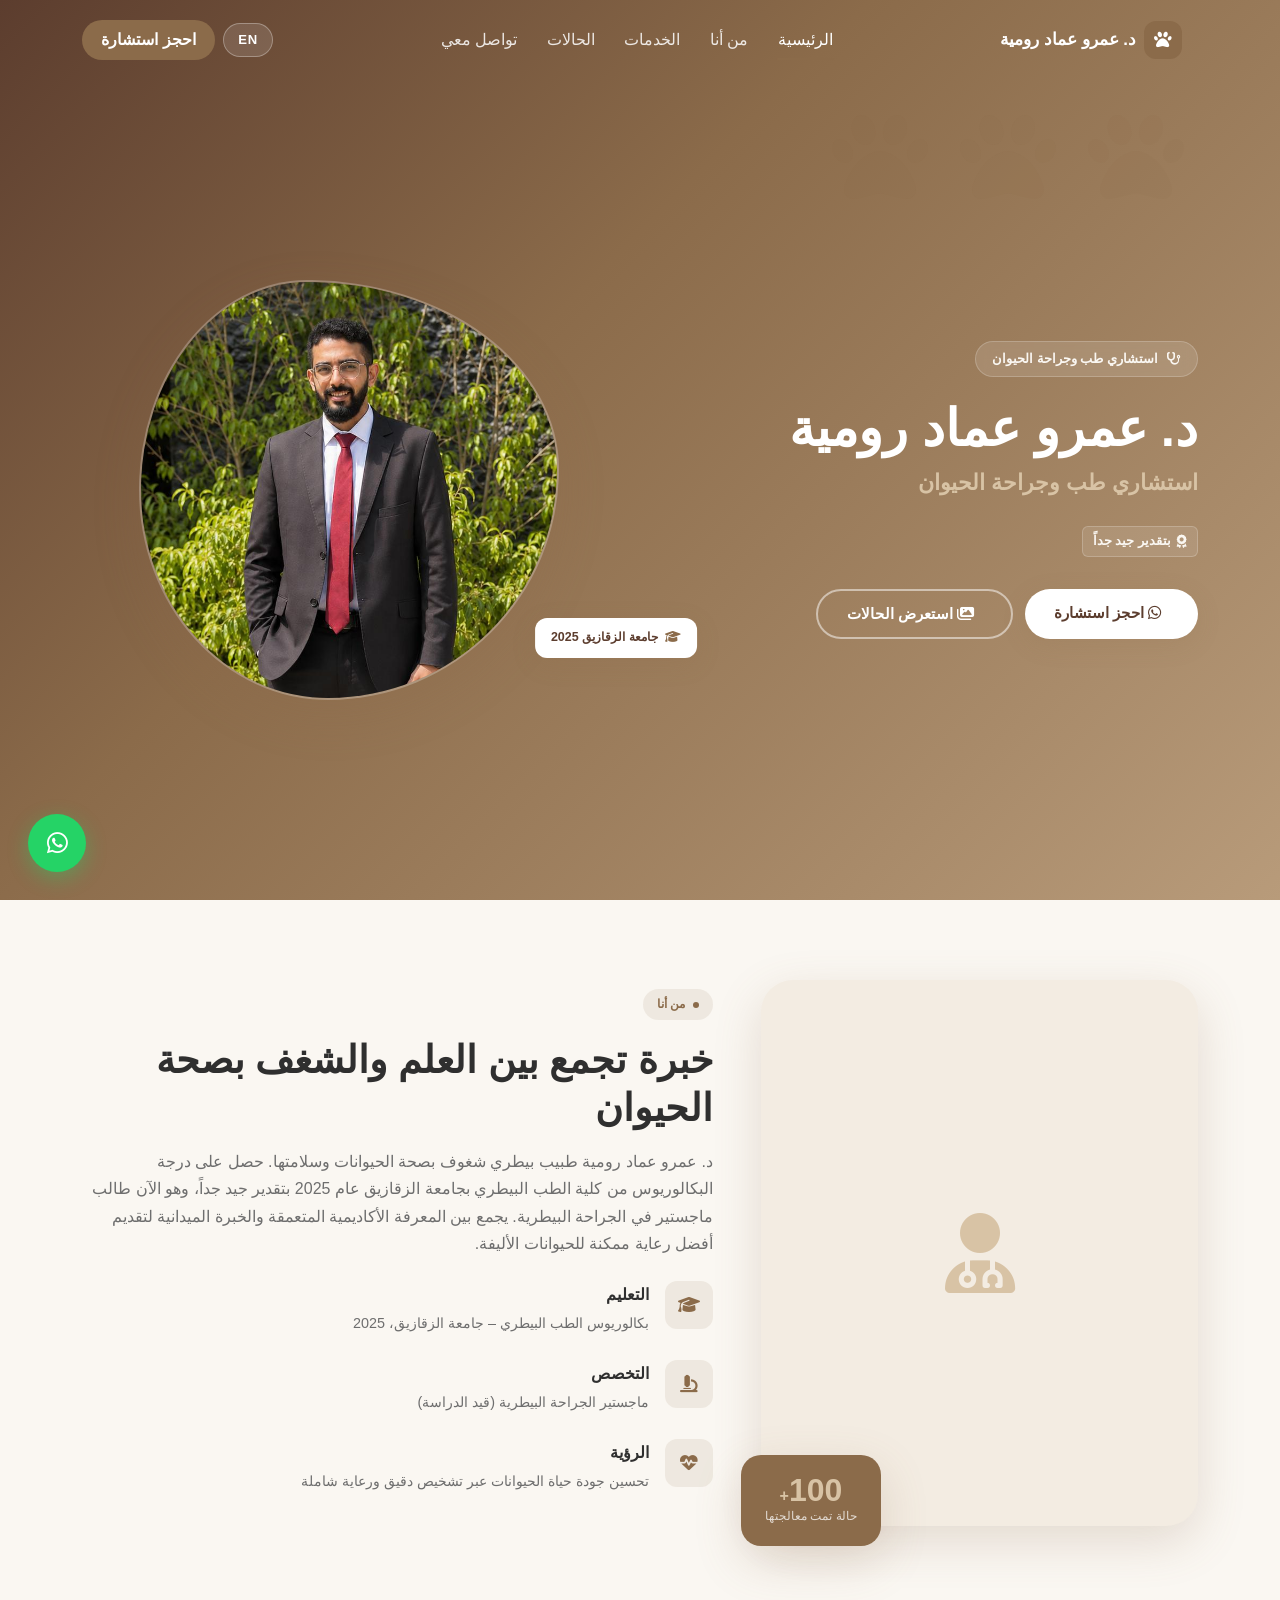
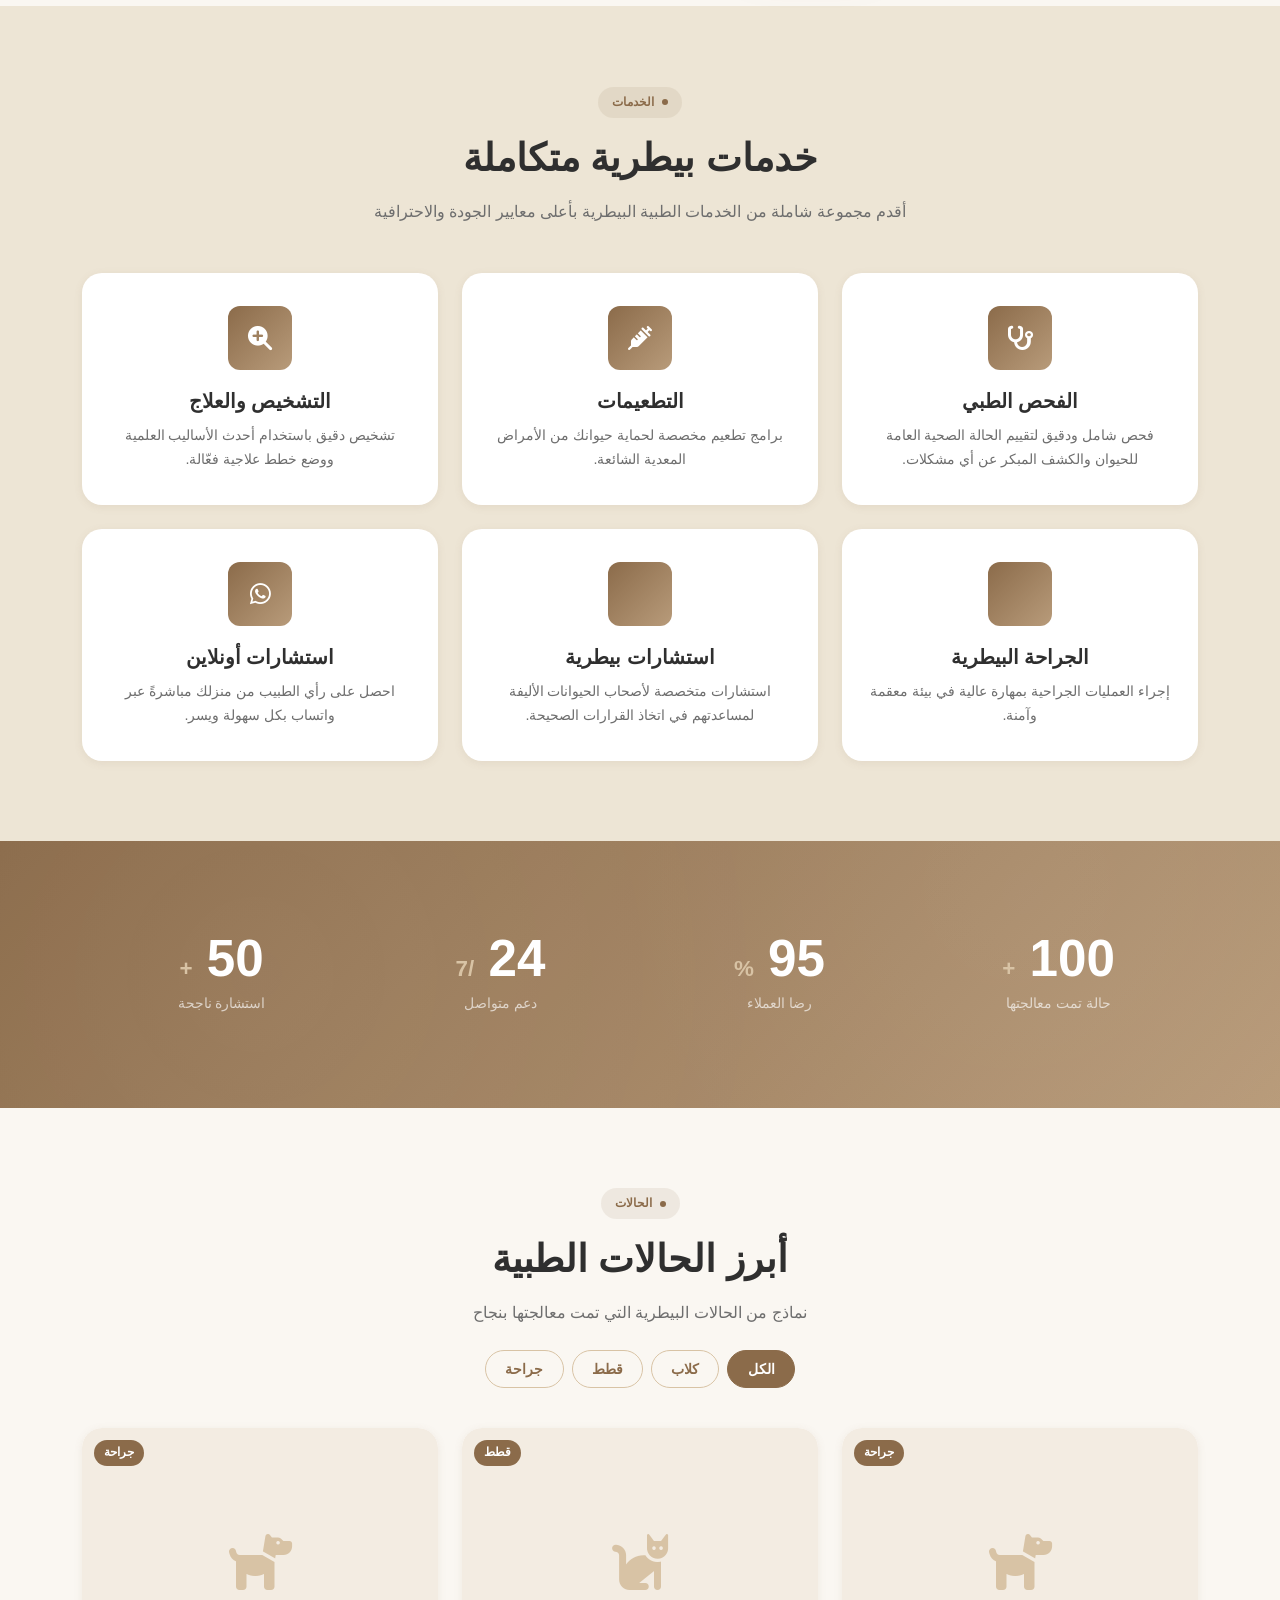
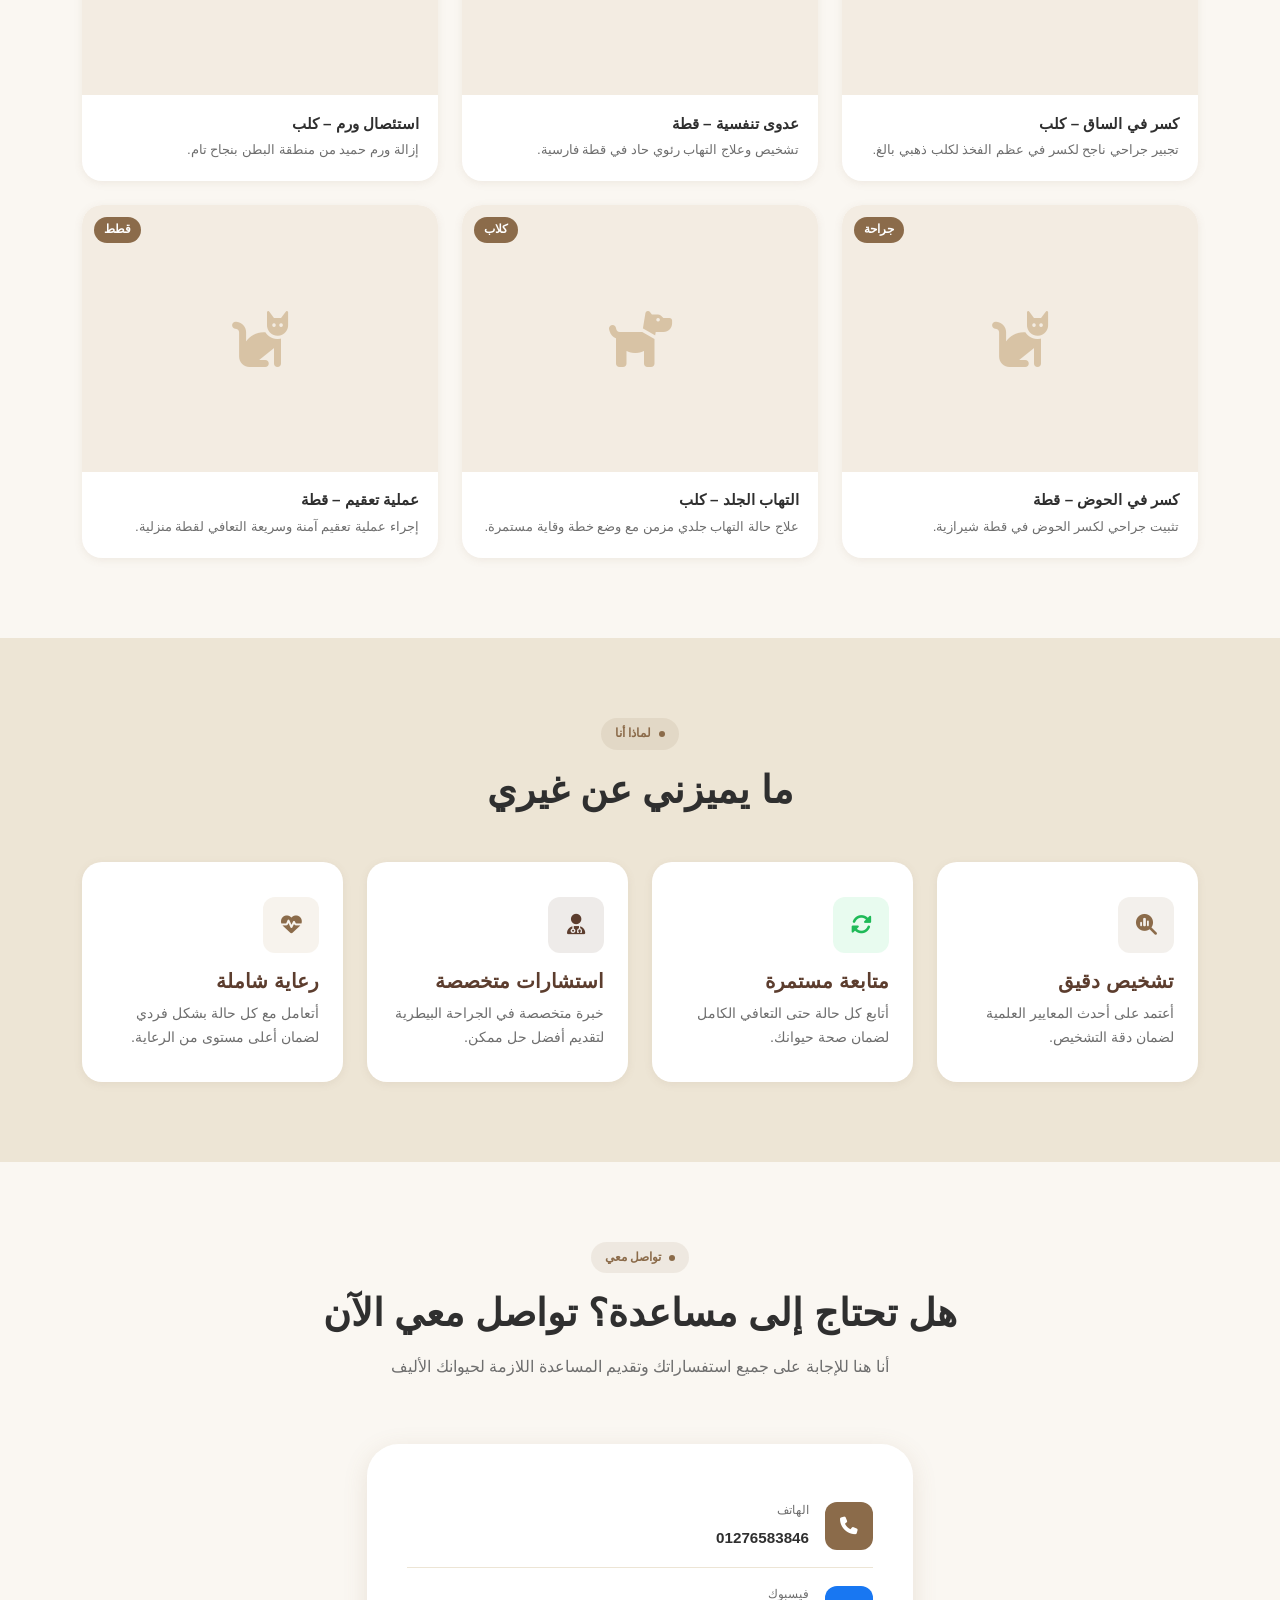
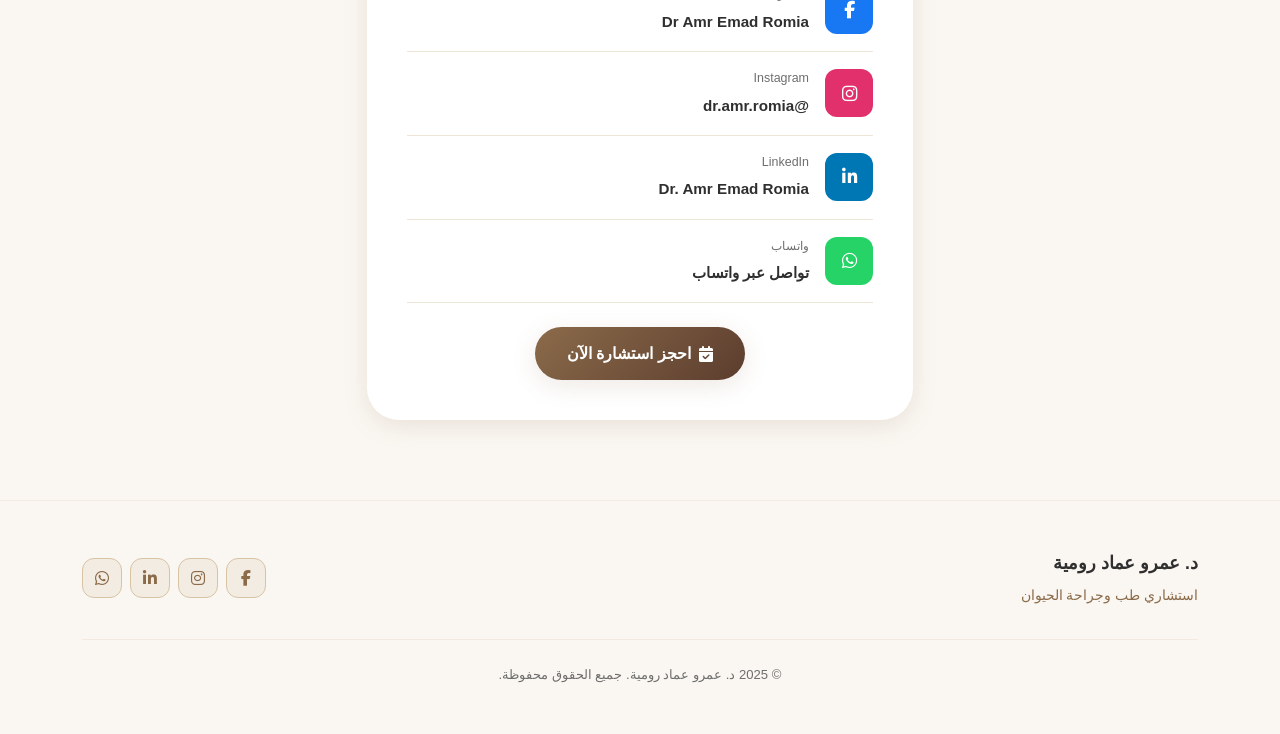
==== commit 05808f1c: "Hero section edit" ====
--- a/index.html
+++ b/index.html
@@ -80,8 +80,6 @@
 
         <h1 class="hero-name" data-i18n="hero_name">د. عمرو عماد رومية</h1>
         <p class="hero-title-text" data-i18n="hero_title">استشاري طب وجراحة الحيوان</p>
-        <p class="hero-sub" data-i18n="hero_sub1">طالب ماجستير في الجراحة البيطرية</p>
-        <p class="hero-sub" data-i18n="hero_sub2">خريج كلية الطب البيطري – جامعة الزقازيق 2025</p>
         <div class="hero-grade mt-2">
           <i class="fa-solid fa-award"></i>
           <span data-i18n="hero_grade">بتقدير جيد جداً</span>
@@ -107,7 +105,7 @@
               <i class="fa-solid fa-user-doctor"></i>
               <span>صورة الدكتور<br>Doctor Photo</span>
             </div> -->
-            <img src="imgs/WhatsApp Image 2026-06-10 at 10.37.45 PM.jpeg" alt="Dr. Amr Emad Romia" class="hero-image" />
+            <img src="imgs/WhatsApp Image 2026-06-11 at 6.18.47 PM.jpeg" alt="Dr. Amr Emad Romia" class="hero-image" />
           </div>
           <div class="hero-floating-badge">
             <i class="fa-solid fa-graduation-cap"></i>
